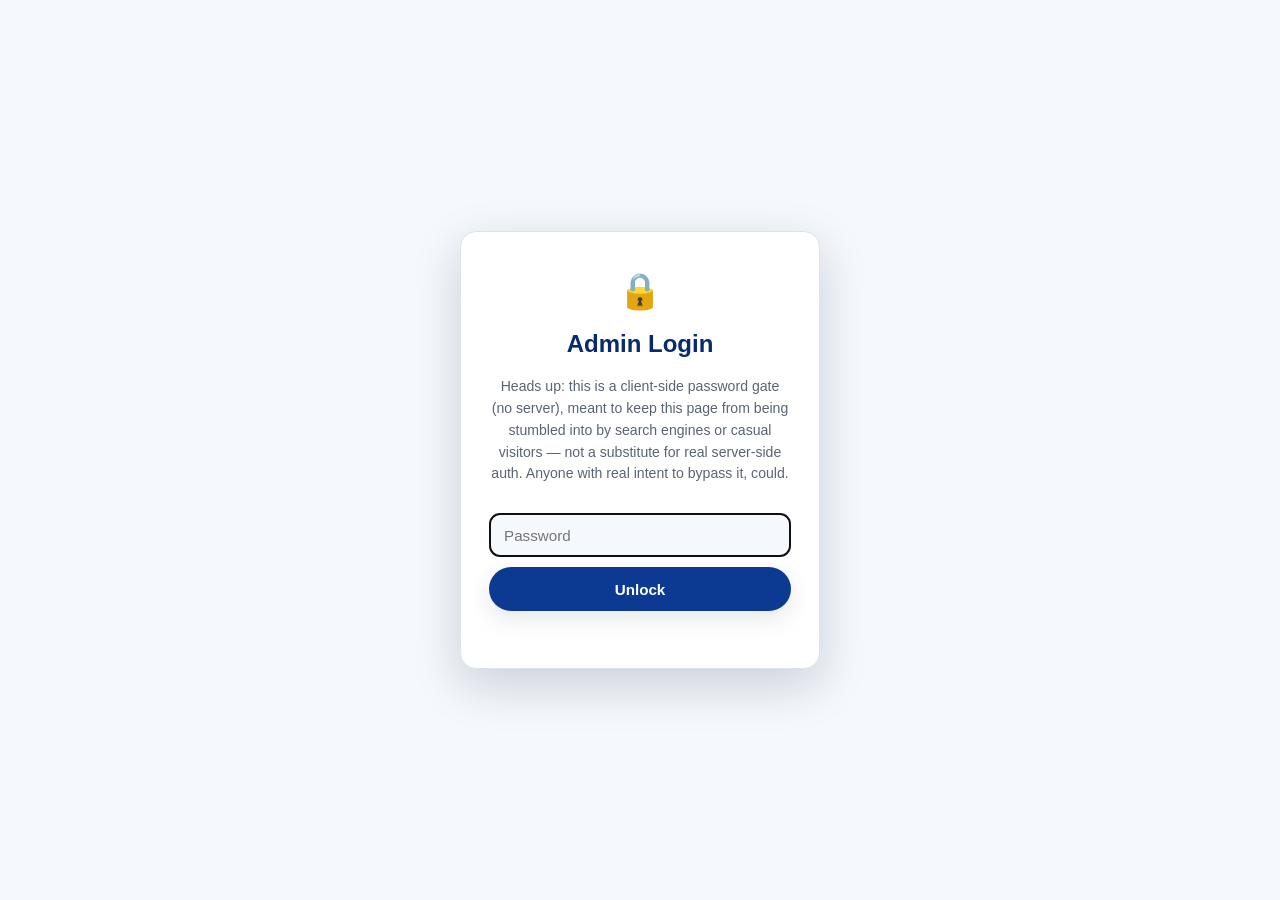
==== admin.html @ 777eb02c "Initial commit: Camp Enoki AI Concierge (Phase 1 + Phase 2) Static GitHub Pages site with a local-FA" ====
<!doctype html>
<html lang="en">
<head>
<meta charset="UTF-8" />
<meta name="viewport" content="width=device-width, initial-scale=1" />
<title>Camp Enoki — Admin</title>
<meta name="robots" content="noindex, nofollow" />
<link rel="icon" href="icons/icon-192.png" />
<link rel="stylesheet" href="css/styles.css" />
</head>
<body class="admin-body">

<div class="auth-gate" id="authGate">
  <div class="auth-gate-box">
    <div style="font-size:2.2rem">🔒</div>
    <h2>Admin Login</h2>
    <p style="color:var(--text-muted);font-size:.88rem">
      Heads up: this is a client-side password gate (no server), meant to keep this page from being stumbled
      into by search engines or casual visitors — not a substitute for real server-side auth. Anyone with
      real intent to bypass it, could.
    </p>
    <input type="password" id="authPasswordInput" placeholder="Password" autocomplete="current-password" />
    <button class="btn btn-primary btn-block" id="authSubmitBtn">Unlock</button>
    <div id="authError" style="color:#c0392b;font-size:.85rem;min-height:1.2em;margin-top:8px"></div>
  </div>
</div>

<div id="adminContent" class="hidden">

<header class="admin-header">
  <div class="wrap">
    <div class="brand" style="color:#fff">🏕️ Camp Enoki — Admin</div>
    <div style="display:flex;gap:10px;align-items:center">
      <button class="theme-toggle" id="themeToggle" aria-label="Toggle dark mode">🌙</button>
      <a class="btn btn-sm" style="background:#fff;color:var(--brand)" href="index.html">Back to site</a>
      <button class="btn btn-sm btn-ghost" style="color:#fff" id="logoutBtn">Log out</button>
    </div>
  </div>
</header>

<main class="admin-main">
  <div class="notice info">
    Everything below is fully editable — every section on the public site (and the AI concierge's behavior) is driven from here.
  </div>

  <div class="admin-tabs" id="adminTabs">
    <button class="admin-tab active" data-tab="settings">Site Settings</button>
    <button class="admin-tab" data-tab="policies">Policies</button>
    <button class="admin-tab" data-tab="rates">Rates</button>
    <button class="admin-tab" data-tab="amenities">Amenities</button>
    <button class="admin-tab" data-tab="attractions">Attractions</button>
    <button class="admin-tab" data-tab="reviews">Reviews</button>
    <button class="admin-tab" data-tab="media">Media</button>
    <button class="admin-tab" data-tab="faq">FAQ</button>
    <button class="admin-tab" data-tab="ai">AI Concierge</button>
    <button class="admin-tab" data-tab="bookings">Bookings</button>
    <button class="admin-tab" data-tab="unanswered">Unanswered</button>
    <button class="admin-tab" data-tab="security">Security</button>
  </div>

  <section class="tab-panel" data-panel="settings">
    <h2 class="section-title" style="margin-bottom:10px">Site Settings</h2>
    <p class="section-sub">Resort name, hero text, and contact info shown across the public site.</p>
    <div id="settingsForm"></div>
  </section>

  <section class="tab-panel hidden" data-panel="policies">
    <h2 class="section-title" style="margin-bottom:10px">Policies</h2>
    <p class="section-sub">Check-in/out times, payment, and the cancellation policy text used by the FAQ + concierge.</p>
    <div id="policiesForm"></div>
  </section>

  <section class="tab-panel hidden" data-panel="rates">
    <h2 class="section-title" style="margin-bottom:10px">Rates</h2>
    <div id="rates-toolbar"></div>
    <div id="rates-table"></div>
  </section>

  <section class="tab-panel hidden" data-panel="amenities">
    <h2 class="section-title" style="margin-bottom:10px">Amenities</h2>
    <div id="amenities-toolbar"></div>
    <div id="amenities-table"></div>
  </section>

  <section class="tab-panel hidden" data-panel="attractions">
    <h2 class="section-title" style="margin-bottom:10px">Nearby Attractions</h2>
    <div id="attractions-toolbar"></div>
    <div id="attractions-table"></div>
  </section>

  <section class="tab-panel hidden" data-panel="reviews">
    <h2 class="section-title" style="margin-bottom:10px">Reviews</h2>
    <div id="reviews-toolbar"></div>
    <div id="reviews-table"></div>
  </section>

  <section class="tab-panel hidden" data-panel="media">
    <h2 class="section-title" style="margin-bottom:10px">Media Library</h2>
    <p class="section-sub">Photos/videos used in the Gallery and attached to FAQ answers. Upload a real photo or paste an image URL.</p>
    <div id="media-toolbar"></div>
    <div id="media-table"></div>
  </section>

  <section class="tab-panel hidden" data-panel="faq">
    <h2 class="section-title" style="margin-bottom:10px">FAQ Knowledge Base</h2>
    <div class="admin-toolbar">
      <input type="search" id="faqSearch" placeholder="Search FAQ by question, category, or keyword..." />
      <button class="btn btn-primary btn-sm" id="addFaqBtn">+ Add FAQ</button>
      <button class="btn btn-outline btn-sm" id="exportBtn">Export JSON</button>
      <label class="btn btn-outline btn-sm" style="cursor:pointer">
        Import JSON
        <input type="file" id="importInput" accept="application/json" style="display:none" />
      </label>
    </div>
    <div class="admin-table-wrap">
      <table class="admin-table" id="faqTable">
        <thead>
          <tr><th>Question</th><th>Category</th><th>Priority</th><th>Lang</th><th>Media</th><th>Actions</th></tr>
        </thead>
        <tbody id="faqTableBody"></tbody>
      </table>
    </div>
  </section>

  <section class="tab-panel hidden" data-panel="ai">
    <h2 class="section-title" style="margin-bottom:10px">AI Concierge</h2>
    <p class="section-sub">Wire up a real Claude-backed proxy so the concierge can answer beyond the FAQ list. See <code>server/README.md</code> to deploy the proxy first.</p>
    <div id="aiForm"></div>
  </section>

  <section class="tab-panel hidden" data-panel="bookings">
    <h2 class="section-title" style="margin-bottom:10px">Booking Requests</h2>
    <div class="admin-table-wrap">
      <table class="admin-table" id="bookingTable">
        <thead>
          <tr><th>Ref</th><th>Guest</th><th>Mobile</th><th>Date</th><th>Type</th><th>Pax</th><th>Pets</th><th>Requests</th><th></th></tr>
        </thead>
        <tbody id="bookingTableBody"></tbody>
      </table>
    </div>
  </section>

  <section class="tab-panel hidden" data-panel="unanswered">
    <h2 class="section-title" style="margin-bottom:10px">Unanswered Questions</h2>
    <p class="section-sub" style="margin-bottom:14px">Questions the FAQ engine couldn't match — use these to grow the knowledge base.</p>
    <div class="admin-table-wrap">
      <table class="admin-table" id="unansweredTable">
        <thead><tr><th>Question</th><th>When</th></tr></thead>
        <tbody id="unansweredTableBody"></tbody>
      </table>
    </div>
  </section>

  <section class="tab-panel hidden" data-panel="security">
    <h2 class="section-title" style="margin-bottom:10px">Security</h2>
    <p class="section-sub">Change the Admin Mode password. Remember: this is a client-side gate, not real server-side auth (see the login screen's note).</p>
    <div id="securityForm"></div>
  </section>
</main>

</div>

<div class="modal-overlay" id="faqModalOverlay">
  <div class="modal-box" id="faqModalBox"></div>
</div>

<div class="modal-overlay" id="itemModalOverlay">
  <div class="modal-box" id="itemModalBox"></div>
</div>

<script src="js/data-store.js"></script>
<script src="js/admin.js"></script>
</body>
</html>
---- css/styles.css ----
/* ===== Design tokens ===== */
/* Brand blue (#0c3992) matches the live Camp Enoki booking portal's real brandColor setting. */
:root {
  --brand: #0c3992;
  --brand-light: #2a56b8;
  --brand-dark: #082a6e;
  --accent: #e8802e;
  --sand: #f4e3c1;
  --bg: #f5f8fc;
  --surface: #ffffff;
  --text: #1c2333;
  --text-muted: #5a6472;
  --border: #dde3ee;
  --radius: 16px;
  --radius-sm: 10px;
  --shadow: 0 8px 24px rgba(12, 30, 60, 0.10);
  --shadow-lg: 0 16px 48px rgba(12, 30, 60, 0.18);
  --maxw: 1180px;
  --font: -apple-system, BlinkMacSystemFont, "Segoe UI", Roboto, Helvetica, Arial, sans-serif;
}

:root[data-theme="dark"] {
  --brand: #6f9ce8;
  --brand-light: #8fb4f2;
  --brand-dark: #0c3992;
  --accent: #f5a252;
  --bg: #0f1720;
  --surface: #17212c;
  --text: #eef2f8;
  --text-muted: #a9b4c4;
  --border: #263140;
  --shadow: 0 8px 24px rgba(0, 0, 0, 0.35);
  --shadow-lg: 0 16px 48px rgba(0, 0, 0, 0.5);
}

@media (prefers-color-scheme: dark) {
  :root:not([data-theme="light"]) {
    --brand: #6f9ce8;
    --brand-light: #8fb4f2;
    --brand-dark: #0c3992;
    --accent: #f5a252;
    --bg: #0f1720;
    --surface: #17212c;
    --text: #eef2f8;
    --text-muted: #a9b4c4;
    --border: #263140;
    --shadow: 0 8px 24px rgba(0, 0, 0, 0.35);
    --shadow-lg: 0 16px 48px rgba(0, 0, 0, 0.5);
  }
}

* { box-sizing: border-box; }
html { scroll-behavior: smooth; }
body {
  margin: 0;
  font-family: var(--font);
  background: var(--bg);
  color: var(--text);
  line-height: 1.55;
  -webkit-font-smoothing: antialiased;
}
img { max-width: 100%; display: block; }
a { color: inherit; }
button { font-family: inherit; }

.wrap { max-width: var(--maxw); margin: 0 auto; padding: 0 20px; }

/* ===== Header ===== */
.site-header {
  position: sticky; top: 0; z-index: 40;
  background: color-mix(in srgb, var(--surface) 88%, transparent);
  backdrop-filter: blur(10px);
  border-bottom: 1px solid var(--border);
}
.site-header .wrap { display: flex; align-items: center; justify-content: space-between; height: 68px; }
.brand { display: flex; align-items: center; gap: 10px; font-weight: 700; font-size: 1.15rem; color: var(--brand); text-decoration: none; }
.brand-logo { width: 34px; height: 34px; border-radius: 50%; background: var(--brand); display: grid; place-items: center; color: #fff; font-size: 1.1rem; }
.nav-links { display: flex; gap: 22px; list-style: none; margin: 0; padding: 0; }
.nav-links a { text-decoration: none; font-weight: 500; color: var(--text-muted); font-size: 0.95rem; transition: color .15s; }
.nav-links a:hover { color: var(--brand); }
.header-actions { display: flex; align-items: center; gap: 10px; }
.theme-toggle {
  width: 42px; height: 42px; border-radius: 50%; border: 1px solid var(--border);
  background: var(--surface); cursor: pointer; display: grid; place-items: center; font-size: 1.1rem;
}
.nav-toggle { display: none; }

/* ===== Buttons ===== */
.btn {
  display: inline-flex; align-items: center; justify-content: center; gap: 8px;
  padding: 12px 22px; border-radius: 999px; border: none; cursor: pointer;
  font-weight: 600; font-size: 0.95rem; text-decoration: none; transition: transform .15s, box-shadow .15s, background .15s;
  min-height: 44px;
}
.btn-primary { background: var(--brand); color: #fff; box-shadow: var(--shadow); }
.btn-primary:hover { background: var(--brand-dark); transform: translateY(-1px); }
.btn-outline { background: transparent; color: var(--brand); border: 1.5px solid var(--brand); }
.btn-outline:hover { background: color-mix(in srgb, var(--brand) 10%, transparent); }
.btn-ghost { background: transparent; color: var(--text-muted); }
.btn-block { width: 100%; }
.btn-sm { padding: 8px 16px; font-size: 0.85rem; min-height: 36px; }
.btn:disabled { opacity: .5; cursor: not-allowed; }

/* ===== Hero ===== */
.hero {
  position: relative; overflow: hidden; padding: 90px 0 70px;
  background: linear-gradient(180deg, color-mix(in srgb, var(--brand) 12%, var(--bg)) 0%, var(--bg) 100%);
}
.hero .wrap { display: grid; gap: 40px; align-items: center; }
@media (min-width: 860px) { .hero .wrap { grid-template-columns: 1.1fr 0.9fr; } }
.hero h1 { font-size: clamp(2rem, 4.5vw, 3.2rem); margin: 0 0 16px; color: var(--brand-dark); line-height: 1.15; }
:root[data-theme="dark"] .hero h1 { color: var(--brand-light); }
.hero p { color: var(--text-muted); font-size: 1.08rem; max-width: 46ch; margin: 0 0 28px; }
.hero-actions { display: flex; gap: 14px; flex-wrap: wrap; }
.hero-art { border-radius: var(--radius); overflow: hidden; box-shadow: var(--shadow-lg); animation: float 6s ease-in-out infinite; }
@keyframes float { 0%,100% { transform: translateY(0); } 50% { transform: translateY(-8px); } }

/* ===== Sections ===== */
section { padding: 64px 0; }
.section-title { font-size: clamp(1.5rem, 3vw, 2.1rem); margin: 0 0 8px; color: var(--brand-dark); }
:root[data-theme="dark"] .section-title { color: var(--brand-light); }
.section-sub { color: var(--text-muted); margin: 0 0 36px; max-width: 60ch; }

.grid { display: grid; gap: 22px; }
.grid-4 { grid-template-columns: repeat(4, 1fr); }
.grid-3 { grid-template-columns: repeat(3, 1fr); }
.grid-2 { grid-template-columns: repeat(2, 1fr); }
@media (max-width: 900px) { .grid-4 { grid-template-columns: repeat(2, 1fr); } .grid-3 { grid-template-columns: repeat(2, 1fr); } }
@media (max-width: 560px) { .grid-4, .grid-3, .grid-2 { grid-template-columns: 1fr; } }

.card {
  background: var(--surface); border: 1px solid var(--border); border-radius: var(--radius);
  box-shadow: var(--shadow); overflow: hidden; transition: transform .18s, box-shadow .18s;
}
.card:hover { transform: translateY(-3px); box-shadow: var(--shadow-lg); }
.card-body { padding: 18px 20px; }
.card img { width: 100%; height: 170px; object-fit: cover; background: var(--sand); }

.amenity-card { text-align: center; padding: 26px 18px; }
.amenity-icon { font-size: 2rem; margin-bottom: 10px; }
.amenity-card h3 { margin: 0 0 6px; font-size: 1.02rem; }
.amenity-card p { margin: 0; color: var(--text-muted); font-size: 0.9rem; }

.rate-card h3 { margin: 14px 20px 0; font-size: 1.15rem; }
.rate-card .price { color: var(--accent); font-weight: 700; font-size: 1.3rem; margin: 6px 20px 0; }
.rate-card .price small { font-size: 0.7rem; font-weight: 500; color: var(--text-muted); }
.rate-card .meta { margin: 6px 20px 18px; color: var(--text-muted); font-size: 0.88rem; }

.gallery-tabs { display: flex; gap: 10px; flex-wrap: wrap; margin-bottom: 24px; }
.gallery-tab {
  padding: 8px 16px; border-radius: 999px; border: 1px solid var(--border); background: var(--surface);
  cursor: pointer; font-size: 0.88rem; font-weight: 500; color: var(--text-muted);
}
.gallery-tab.active { background: var(--brand); color: #fff; border-color: var(--brand); }
.gallery-grid { display: grid; grid-template-columns: repeat(auto-fill, minmax(220px, 1fr)); gap: 16px; }
.gallery-item { border-radius: var(--radius-sm); overflow: hidden; box-shadow: var(--shadow); }
.gallery-item img { height: 160px; object-fit: cover; }

.attraction-card .card-body { display: flex; flex-direction: column; gap: 4px; }
.attraction-card h3 { margin: 0; font-size: 1.05rem; }
.attraction-card .distance { color: var(--accent); font-size: 0.85rem; font-weight: 600; }
.attraction-card p { margin: 4px 0 0; color: var(--text-muted); font-size: 0.9rem; }

.review-card .card-body { padding: 22px; }
.review-stars { color: var(--accent); letter-spacing: 2px; }
.review-name { font-weight: 600; margin-top: 10px; }
.review-date { color: var(--text-muted); font-size: 0.8rem; }

.contact-block { display: flex; flex-wrap: wrap; gap: 30px; align-items: flex-start; }
.contact-item { display: flex; gap: 12px; align-items: flex-start; }
.contact-item .icon { font-size: 1.3rem; }

footer.site-footer { padding: 32px 0; text-align: center; color: var(--text-muted); font-size: 0.85rem; border-top: 1px solid var(--border); }

/* ===== Chat widget ===== */
.chat-fab {
  position: fixed; right: 20px; bottom: 20px; z-index: 60;
  width: 62px; height: 62px; border-radius: 50%; border: none; cursor: pointer;
  background: var(--brand); color: #fff; font-size: 1.6rem; box-shadow: var(--shadow-lg);
  display: grid; place-items: center; transition: transform .18s;
}
.chat-fab:hover { transform: scale(1.06); }
.chat-fab .badge {
  position: absolute; top: -4px; right: -4px; background: var(--accent); color: #fff;
  font-size: 0.65rem; font-weight: 700; border-radius: 999px; padding: 2px 6px; min-width: 18px; text-align: center;
}

.chat-panel {
  position: fixed; right: 20px; bottom: 96px; z-index: 60;
  width: min(380px, calc(100vw - 40px)); height: min(560px, calc(100vh - 140px));
  background: var(--surface); border-radius: var(--radius); box-shadow: var(--shadow-lg);
  border: 1px solid var(--border); display: flex; flex-direction: column; overflow: hidden;
  transform: translateY(16px) scale(.98); opacity: 0; pointer-events: none; transition: all .18s ease-out;
}
.chat-panel.open { transform: translateY(0) scale(1); opacity: 1; pointer-events: auto; }

.chat-header { background: var(--brand); color: #fff; padding: 16px 18px; display: flex; align-items: center; justify-content: space-between; }
.chat-header .title { font-weight: 700; font-size: 1rem; }
.chat-header .subtitle { font-size: 0.78rem; opacity: 0.85; }
.chat-close { background: none; border: none; color: #fff; font-size: 1.2rem; cursor: pointer; padding: 4px; }

.chat-messages { flex: 1; overflow-y: auto; padding: 16px; display: flex; flex-direction: column; gap: 12px; background: var(--bg); }
.msg { max-width: 88%; padding: 11px 14px; border-radius: 14px; font-size: 0.92rem; animation: pop .15s ease-out; white-space: pre-wrap; }
@keyframes pop { from { opacity: 0; transform: translateY(4px); } to { opacity: 1; transform: translateY(0); } }
.msg.bot { align-self: flex-start; background: var(--surface); border: 1px solid var(--border); border-bottom-left-radius: 4px; }
.msg.user { align-self: flex-end; background: var(--brand); color: #fff; border-bottom-right-radius: 4px; }
.msg-media { margin-top: 8px; border-radius: 10px; overflow: hidden; }
.msg-media img, .msg-media video { width: 100%; border-radius: 10px; }
.msg-media figcaption { font-size: 0.75rem; color: var(--text-muted); margin-top: 4px; }
.msg-buttons { display: flex; flex-wrap: wrap; gap: 8px; margin-top: 10px; }
.msg-btn {
  border: 1px solid var(--brand); color: var(--brand); background: transparent; border-radius: 999px;
  padding: 7px 14px; font-size: 0.82rem; cursor: pointer; font-weight: 600;
}
.msg-btn:hover { background: color-mix(in srgb, var(--brand) 10%, transparent); }
.msg-quick { display: flex; flex-wrap: wrap; gap: 8px; margin-top: 10px; }

.chat-input-row { display: flex; gap: 8px; padding: 12px; border-top: 1px solid var(--border); background: var(--surface); }
.chat-input-row input {
  flex: 1; border: 1px solid var(--border); border-radius: 999px; padding: 11px 16px; font-size: 0.92rem;
  background: var(--bg); color: var(--text);
}
.chat-input-row input:focus { outline: 2px solid var(--brand); outline-offset: 1px; }
.chat-send { width: 44px; height: 44px; border-radius: 50%; border: none; background: var(--brand); color: #fff; font-size: 1.1rem; cursor: pointer; }

/* ===== Modal (booking wizard) ===== */
.modal-overlay {
  position: fixed; inset: 0; background: rgba(10, 18, 10, 0.5); z-index: 70;
  display: flex; align-items: center; justify-content: center; padding: 16px;
  opacity: 0; pointer-events: none; transition: opacity .15s;
}
.modal-overlay.open { opacity: 1; pointer-events: auto; }
.modal-box {
  background: var(--surface); border-radius: var(--radius); max-width: 520px; width: 100%;
  max-height: 90vh; overflow-y: auto; box-shadow: var(--shadow-lg); padding: 28px;
}
.modal-box h2 { margin: 0 0 4px; color: var(--brand-dark); }
:root[data-theme="dark"] .modal-box h2 { color: var(--brand-light); }
.modal-close-x { float: right; background: none; border: none; font-size: 1.3rem; cursor: pointer; color: var(--text-muted); }

.steps-indicator { display: flex; gap: 6px; margin: 16px 0 22px; }
.steps-indicator span { flex: 1; height: 5px; border-radius: 3px; background: var(--border); }
.steps-indicator span.active { background: var(--brand); }

.form-row { margin-bottom: 16px; }
.form-row label { display: block; font-size: 0.86rem; font-weight: 600; margin-bottom: 6px; color: var(--text-muted); }
.form-row input, .form-row select, .form-row textarea {
  width: 100%; padding: 12px 14px; border-radius: var(--radius-sm); border: 1px solid var(--border);
  background: var(--bg); color: var(--text); font-size: 0.95rem; font-family: inherit; min-height: 44px;
}
.form-row textarea { min-height: 80px; resize: vertical; }
.form-row-2 { display: grid; grid-template-columns: 1fr 1fr; gap: 12px; }
.form-actions { display: flex; justify-content: space-between; gap: 10px; margin-top: 22px; }
.pill-toggle { display: flex; gap: 10px; }
.pill-toggle label {
  flex: 1; text-align: center; border: 1.5px solid var(--border); border-radius: 999px; padding: 10px;
  cursor: pointer; font-weight: 600; font-size: 0.9rem; color: var(--text-muted);
}
.pill-toggle input { display: none; }
.pill-toggle input:checked + span { color: var(--brand); }
.pill-toggle label:has(input:checked) { border-color: var(--brand); background: color-mix(in srgb, var(--brand) 10%, transparent); }

.booking-summary { background: var(--bg); border-radius: var(--radius-sm); padding: 16px; font-size: 0.9rem; }
.booking-summary div { display: flex; justify-content: space-between; padding: 4px 0; }
.booking-success { text-align: center; padding: 20px 0; }
.booking-success .icon { font-size: 3rem; }

/* ===== Admin page ===== */
.admin-body { background: var(--bg); min-height: 100vh; }
.admin-header { background: var(--brand); color: #fff; padding: 18px 0; }
.admin-header .wrap { display: flex; justify-content: space-between; align-items: center; }
.admin-main { max-width: 1100px; margin: 0 auto; padding: 26px 20px 60px; }
.admin-toolbar { display: flex; gap: 12px; flex-wrap: wrap; margin-bottom: 18px; align-items: center; }
.admin-toolbar input[type="search"] {
  flex: 1; min-width: 200px; padding: 10px 14px; border-radius: var(--radius-sm); border: 1px solid var(--border);
  background: var(--surface); color: var(--text);
}
.admin-table-wrap { overflow-x: auto; background: var(--surface); border-radius: var(--radius); border: 1px solid var(--border); }
table.admin-table { width: 100%; border-collapse: collapse; font-size: 0.88rem; }
table.admin-table th, table.admin-table td { padding: 10px 14px; text-align: left; border-bottom: 1px solid var(--border); vertical-align: top; }
table.admin-table th { background: color-mix(in srgb, var(--brand) 8%, transparent); font-weight: 700; }
table.admin-table tr:last-child td { border-bottom: none; }
.tag { display: inline-block; background: color-mix(in srgb, var(--brand) 12%, transparent); color: var(--brand); border-radius: 999px; padding: 3px 10px; font-size: 0.76rem; font-weight: 600; }
.admin-actions { display: flex; gap: 6px; }
.admin-empty { padding: 40px; text-align: center; color: var(--text-muted); }
.admin-tabs { display: flex; gap: 6px; flex-wrap: wrap; margin-bottom: 20px; border-bottom: 1px solid var(--border); padding-bottom: 4px; }
.admin-tab {
  padding: 9px 14px; border: none; background: transparent; border-radius: var(--radius-sm) var(--radius-sm) 0 0;
  cursor: pointer; font-weight: 600; font-size: 0.85rem; color: var(--text-muted);
}
.admin-tab.active { background: var(--brand); color: #fff; }
.tab-panel { padding-top: 4px; }
.settings-form { max-width: 560px; display: flex; flex-direction: column; gap: 4px; }
.image-field-preview { width: 90px; height: 60px; object-fit: cover; border-radius: var(--radius-sm); border: 1px solid var(--border); }

.auth-gate { position: fixed; inset: 0; z-index: 100; background: var(--bg); display: flex; align-items: center; justify-content: center; padding: 20px; }
.auth-gate.hidden { display: none; }
.auth-gate-box { max-width: 360px; width: 100%; text-align: center; background: var(--surface); border: 1px solid var(--border); border-radius: var(--radius); padding: 32px 28px; box-shadow: var(--shadow-lg); }
.auth-gate-box h2 { margin: 6px 0 14px; color: var(--brand-dark); }
:root[data-theme="dark"] .auth-gate-box h2 { color: var(--brand-light); }
.auth-gate-box input { width: 100%; padding: 12px 14px; border-radius: var(--radius-sm); border: 1px solid var(--border); background: var(--bg); color: var(--text); font-size: 0.95rem; margin: 14px 0 10px; min-height: 44px; }
.notice { padding: 10px 14px; border-radius: var(--radius-sm); font-size: 0.85rem; margin-bottom: 14px; }
.notice.info { background: color-mix(in srgb, var(--brand) 12%, transparent); color: var(--brand-dark); }
:root[data-theme="dark"] .notice.info { color: var(--brand-light); }

/* Utility */
.hidden { display: none !important; }
.visually-hidden { position: absolute; width: 1px; height: 1px; overflow: hidden; clip: rect(0 0 0 0); }
.text-center { text-align: center; }

@media (max-width: 720px) {
  .nav-links { position: fixed; top: 68px; left: 0; right: 0; background: var(--surface); flex-direction: column;
    padding: 16px 20px; border-bottom: 1px solid var(--border); display: none; gap: 14px; }
  .nav-links.open { display: flex; }
  .nav-toggle { display: grid; place-items: center; width: 42px; height: 42px; border-radius: 50%; border: 1px solid var(--border); background: var(--surface); font-size: 1.2rem; cursor: pointer; }
  .form-row-2 { grid-template-columns: 1fr; }
}
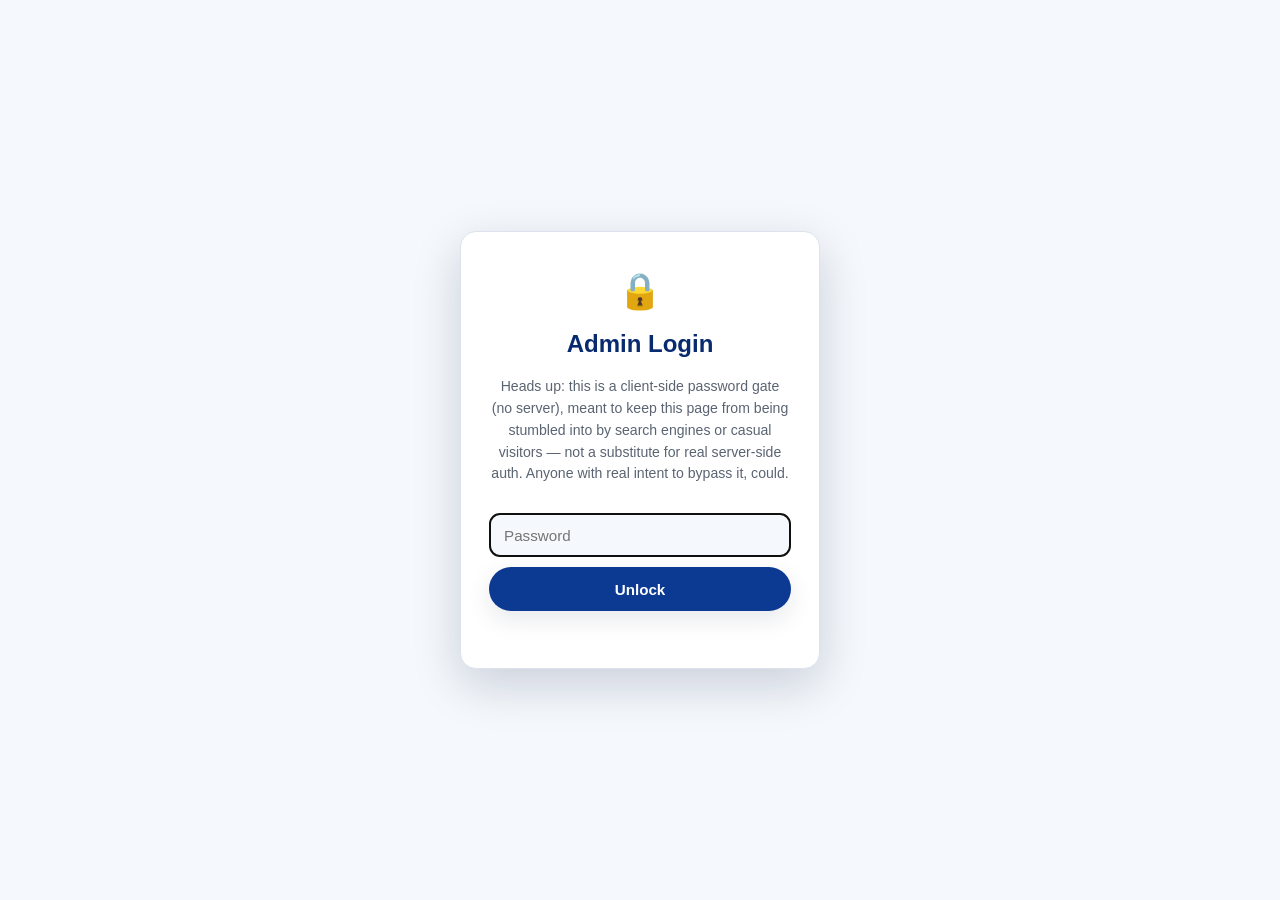
==== commit b8275d81: "Add Gallery Folders: name a tab, paste a Drive folder link, done New Admin "Gallery" tab lets the ow" ====
--- a/admin.html
+++ b/admin.html
@@ -29,7 +29,10 @@
 
 <header class="admin-header">
   <div class="wrap">
-    <div class="brand" style="color:#fff">🏕️ Camp Enoki — Admin</div>
+    <div class="brand" style="color:#fff">
+      <img class="brand-logo" src="icons/icon-192.png" alt="Camp Enoki logo" />
+      Camp Enoki — Admin
+    </div>
     <div style="display:flex;gap:10px;align-items:center">
       <button class="theme-toggle" id="themeToggle" aria-label="Toggle dark mode">🌙</button>
       <a class="btn btn-sm" style="background:#fff;color:var(--brand)" href="index.html">Back to site</a>
@@ -41,6 +44,8 @@
 <main class="admin-main">
   <div class="notice info">
     Everything below is fully editable — every section on the public site (and the AI concierge's behavior) is driven from here.
+    <strong>Your edits save instantly to THIS browser only.</strong> Guests on other devices won't see them until you hit
+    <strong>Publish</strong> (last tab) — that's the one step that makes changes actually go live for everyone.
   </div>
 
   <div class="admin-tabs" id="adminTabs">
@@ -51,11 +56,13 @@
     <button class="admin-tab" data-tab="attractions">Attractions</button>
     <button class="admin-tab" data-tab="reviews">Reviews</button>
     <button class="admin-tab" data-tab="media">Media</button>
+    <button class="admin-tab" data-tab="galleryFolders">Gallery</button>
     <button class="admin-tab" data-tab="faq">FAQ</button>
     <button class="admin-tab" data-tab="ai">AI Concierge</button>
     <button class="admin-tab" data-tab="bookings">Bookings</button>
     <button class="admin-tab" data-tab="unanswered">Unanswered</button>
     <button class="admin-tab" data-tab="security">Security</button>
+    <button class="admin-tab" data-tab="publish" style="font-weight:800">Publish</button>
   </div>
 
   <section class="tab-panel" data-panel="settings">
@@ -99,6 +106,16 @@
     <p class="section-sub">Photos/videos used in the Gallery and attached to FAQ answers. Upload a real photo or paste an image URL.</p>
     <div id="media-toolbar"></div>
     <div id="media-table"></div>
+  </section>
+
+  <section class="tab-panel hidden" data-panel="galleryFolders">
+    <h2 class="section-title" style="margin-bottom:10px">Gallery Folders</h2>
+    <p class="section-sub">
+      Add a whole Google Drive folder as its own Gallery tab — name it anything ("Activities", "Rooms", whatever), paste
+      the folder link, and every photo/video inside shows up automatically. Needs the Drive API key set in Site Settings.
+    </p>
+    <div id="galleryFolders-toolbar"></div>
+    <div id="galleryFolders-table"></div>
   </section>
 
   <section class="tab-panel hidden" data-panel="faq">
@@ -156,6 +173,17 @@
     <p class="section-sub">Change the Admin Mode password. Remember: this is a client-side gate, not real server-side auth (see the login screen's note).</p>
     <div id="securityForm"></div>
   </section>
+
+  <section class="tab-panel hidden" data-panel="publish">
+    <h2 class="section-title" style="margin-bottom:10px">Publish</h2>
+    <p class="section-sub">
+      Everything you edit in the tabs above saves instantly, but only in THIS browser — that's why it doesn't show up for
+      guests or on other devices. Publish commits the current content straight into the site's files on GitHub, which makes
+      it live for everyone within about a minute. This needs a GitHub Personal Access Token you generate yourself below —
+      it's stored only in this browser and is never sent anywhere except directly to GitHub's own API.
+    </p>
+    <div id="publishForm"></div>
+  </section>
 </main>
 
 </div>
--- a/css/styles.css
+++ b/css/styles.css
@@ -74,7 +74,7 @@
 }
 .site-header .wrap { display: flex; align-items: center; justify-content: space-between; height: 68px; }
 .brand { display: flex; align-items: center; gap: 10px; font-weight: 700; font-size: 1.15rem; color: var(--brand); text-decoration: none; }
-.brand-logo { width: 34px; height: 34px; border-radius: 50%; background: var(--brand); display: grid; place-items: center; color: #fff; font-size: 1.1rem; }
+.brand-logo { width: 34px; height: 34px; border-radius: 50%; object-fit: cover; flex-shrink: 0; box-shadow: 0 0 0 1px rgba(0,0,0,.08); }
 .nav-links { display: flex; gap: 22px; list-style: none; margin: 0; padding: 0; }
 .nav-links a { text-decoration: none; font-weight: 500; color: var(--text-muted); font-size: 0.95rem; transition: color .15s; }
 .nav-links a:hover { color: var(--brand); }
@@ -125,6 +125,9 @@
 .grid-4 { grid-template-columns: repeat(4, 1fr); }
 .grid-3 { grid-template-columns: repeat(3, 1fr); }
 .grid-2 { grid-template-columns: repeat(2, 1fr); }
+/* For content whose item count varies (e.g. Rates can be 1 promo or 6 cottages) —
+   cards keep a sane width instead of stretching thin or leaving a lone card marooned. */
+.grid-auto { grid-template-columns: repeat(auto-fill, minmax(260px, 1fr)); align-items: start; }
 @media (max-width: 900px) { .grid-4 { grid-template-columns: repeat(2, 1fr); } .grid-3 { grid-template-columns: repeat(2, 1fr); } }
 @media (max-width: 560px) { .grid-4, .grid-3, .grid-2 { grid-template-columns: 1fr; } }
 
@@ -141,10 +144,36 @@
 .amenity-card h3 { margin: 0 0 6px; font-size: 1.02rem; }
 .amenity-card p { margin: 0; color: var(--text-muted); font-size: 0.9rem; }
 
-.rate-card h3 { margin: 14px 20px 0; font-size: 1.15rem; }
-.rate-card .price { color: var(--accent); font-weight: 700; font-size: 1.3rem; margin: 6px 20px 0; }
+.rates-list { display: flex; flex-direction: column; gap: 20px; }
+.rate-card { display: flex; flex-direction: row; align-items: flex-start; }
+.rate-card-info { flex: 1 1 0; min-width: 0; padding: 20px; }
+/* Rates photos are often a full designed promo poster (pricing, contact info, logos
+   baked into the graphic), not a candid scenery shot — cropping it (object-fit:cover)
+   can cut off real content, so it gets real width and shows at its natural aspect
+   ratio instead of being squeezed into a slim fixed-width column. */
+.rate-card-photo { width: 42%; max-width: 420px; flex-shrink: 0; padding: 20px 20px 20px 0; }
+.rate-card-photo img { width: 100%; height: auto; display: block; border-radius: var(--radius-sm); background: var(--sand); }
+@media (max-width: 700px) {
+  .rate-card { flex-direction: column-reverse; }
+  .rate-card-photo { width: 100%; max-width: none; padding: 16px 16px 0; }
+}
+
+.rate-card h3 { margin: 0; font-size: 1.15rem; }
+.rate-card .price { color: var(--accent); font-weight: 700; font-size: 1.3rem; margin: 6px 0 0; }
 .rate-card .price small { font-size: 0.7rem; font-weight: 500; color: var(--text-muted); }
-.rate-card .meta { margin: 6px 20px 18px; color: var(--text-muted); font-size: 0.88rem; }
+.rate-card .meta { margin: 6px 0 14px; color: var(--text-muted); font-size: 0.88rem; }
+.rate-desc { margin: 0; }
+.rate-desc-text {
+  margin: 0; color: var(--text-muted); font-size: 0.88rem; line-height: 1.6;
+  white-space: pre-line; /* respects real line breaks the owner types, e.g. one bullet per line */
+}
+.rate-desc-text.clamped {
+  display: -webkit-box; -webkit-line-clamp: 4; -webkit-box-orient: vertical; overflow: hidden;
+}
+.rate-desc-toggle {
+  background: none; border: none; color: var(--brand); font-weight: 600; font-size: 0.82rem;
+  cursor: pointer; padding: 8px 0 0; text-decoration: underline;
+}
 
 .gallery-tabs { display: flex; gap: 10px; flex-wrap: wrap; margin-bottom: 24px; }
 .gallery-tab {
@@ -154,9 +183,20 @@
 .gallery-tab.active { background: var(--brand); color: #fff; border-color: var(--brand); }
 .gallery-grid { display: grid; grid-template-columns: repeat(auto-fill, minmax(220px, 1fr)); gap: 16px; }
 .gallery-item { border-radius: var(--radius-sm); overflow: hidden; box-shadow: var(--shadow); }
-.gallery-item img { height: 160px; object-fit: cover; }
-
-.attraction-card .card-body { display: flex; flex-direction: column; gap: 4px; }
+.gallery-item img { height: 160px; width: 100%; object-fit: cover; }
+.gallery-item .gallery-video-frame { width: 100%; height: 260px; display: block; background: #000; }
+
+.attractions-list { display: flex; flex-direction: column; gap: 20px; }
+.attraction-card { display: flex; flex-direction: row; align-items: stretch; }
+.attraction-card-info { flex: 1 1 0; min-width: 0; padding: 20px; display: flex; flex-direction: column; gap: 4px; text-align: left; }
+.attraction-media-wrap { width: 42%; max-width: 420px; flex-shrink: 0; padding: 20px 20px 20px 0; }
+.attraction-media { width: 100%; height: 100%; min-height: 260px; object-fit: cover; display: block; border: none; border-radius: var(--radius-sm); background: #000; }
+@media (max-width: 700px) {
+  .attraction-card { flex-direction: column-reverse; }
+  .attraction-media-wrap { width: 100%; max-width: none; padding: 16px 16px 0; }
+  .attraction-media { min-height: 220px; }
+}
+
 .attraction-card h3 { margin: 0; font-size: 1.05rem; }
 .attraction-card .distance { color: var(--accent); font-size: 0.85rem; font-weight: 600; }
 .attraction-card p { margin: 4px 0 0; color: var(--text-muted); font-size: 0.9rem; }
